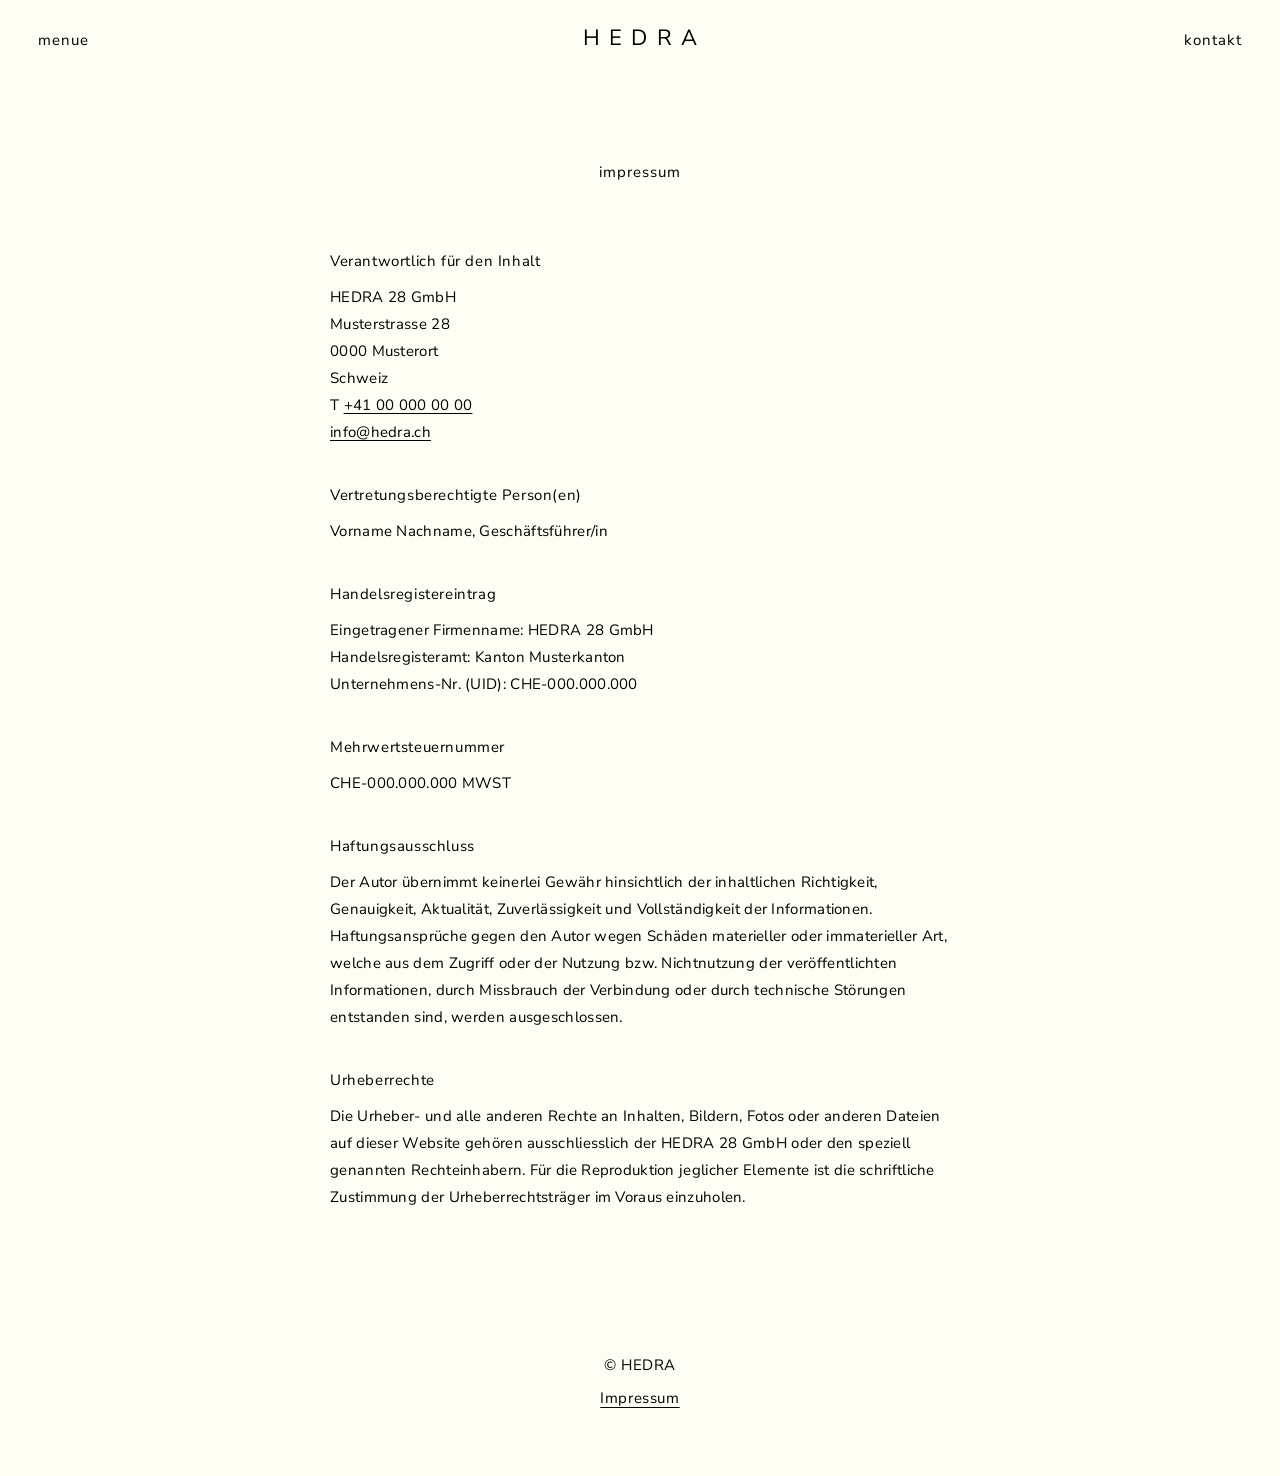
==== impressum.html @ a1a49438 "Kontakt: Angaben HEDRA 27 GmbH (Roger Schäfler, Stein am Rhein) Co-Authored-By: Claude Opus 5.5 <nor" ====
<!doctype html>
<html lang="de-CH">
<head>
  <meta charset="utf-8">
  <meta name="viewport" content="width=device-width, initial-scale=1">
  <title>Impressum – HEDRA</title>
  <meta name="description" content="HEDRA – HEDRA 28 GmbH und HEDRA 27 GmbH">
  <!-- Fallback-Schrift, falls Avenir Book nicht verfügbar ist -->
  <link rel="preconnect" href="https://fonts.googleapis.com">
  <link rel="preconnect" href="https://fonts.gstatic.com" crossorigin>
  <link href="https://fonts.googleapis.com/css2?family=Nunito+Sans:wght@400&display=swap" rel="stylesheet">
  <link rel="stylesheet" href="css/style.css">
</head>
<body>

  <header class="site-header">
    <button class="header-btn header-left" type="button" data-open="menu" aria-controls="menu" aria-expanded="false">menue</button>
    <a class="logo" href="index.html" aria-label="HEDRA – Startseite"><span class="logo-word">HEDRA</span></a>
    <button class="header-btn header-right" type="button" data-open="kontakt" aria-controls="kontakt" aria-expanded="false">Kontakt</button>
  </header>

  <!-- Menue: gleitet von links ein -->
  <nav id="menu" class="panel panel--left" aria-label="Hauptmenue" aria-hidden="true">
    <div class="panel-head">
      <span>menue</span>
      <button class="panel-close" type="button" data-close aria-label="Menue schliessen">x</button>
    </div>
    <ul class="menu-list">
      <li><a href="ueber.html">ueber</a></li>
      <li><a href="momente.html">momente</a></li>
    </ul>
    <div class="panel-foot">&copy; HEDRA</div>
  </nav>

  <!-- Kontakt: gleitet von rechts ein -->
  <aside id="kontakt" class="panel panel--right" aria-label="Kontakt" aria-hidden="true">
    <div class="panel-head">
      <span>Kontakt</span>
      <button class="panel-close" type="button" data-close aria-label="Kontakt schliessen">x</button>
    </div>

    <div class="contact-block">
      <h3>HEDRA 28 GmbH</h3>
      <address>
        Musterstrasse 28<br>
        0000 Musterort<br>
        Schweiz
      </address>
      <p>
        T <a href="tel:+41000000000">+41 00 000 00 00</a><br>
        <a href="mailto:info@hedra.ch">info@hedra.ch</a>
      </p>
    </div>

    <div class="contact-block">
      <h3>HEDRA 27 GmbH</h3>
      <address>
        Roger Schäfler<br>
        Zwinglistrasse 27<br>
        8260 Stein am Rhein
      </address>
      <p>
        T <a href="tel:+41794762161">+41 79 476 21 61</a>
      </p>
    </div>
  </aside>

  <div class="overlay" aria-hidden="true"></div>

  <main class="page">
    <h1 class="page-title">impressum</h1>
    <div class="legal">
      <h2>Verantwortlich für den Inhalt</h2>
      <address>
        HEDRA 28 GmbH<br>
        Musterstrasse 28<br>
        0000 Musterort<br>
        Schweiz
      </address>
      <p>
        T <a href="tel:+41000000000">+41 00 000 00 00</a><br>
        <a href="mailto:info@hedra.ch">info@hedra.ch</a>
      </p>

      <h2>Vertretungsberechtigte Person(en)</h2>
      <p>Vorname Nachname, Geschäftsführer/in</p>

      <h2>Handelsregistereintrag</h2>
      <p>
        Eingetragener Firmenname: HEDRA 28 GmbH<br>
        Handelsregisteramt: Kanton Musterkanton<br>
        Unternehmens-Nr. (UID): CHE-000.000.000
      </p>

      <h2>Mehrwertsteuernummer</h2>
      <p>CHE-000.000.000 MWST</p>

      <h2>Haftungsausschluss</h2>
      <p>Der Autor übernimmt keinerlei Gewähr hinsichtlich der inhaltlichen Richtigkeit, Genauigkeit, Aktualität, Zuverlässigkeit und Vollständigkeit der Informationen. Haftungsansprüche gegen den Autor wegen Schäden materieller oder immaterieller Art, welche aus dem Zugriff oder der Nutzung bzw. Nichtnutzung der veröffentlichten Informationen, durch Missbrauch der Verbindung oder durch technische Störungen entstanden sind, werden ausgeschlossen.</p>

      <h2>Urheberrechte</h2>
      <p>Die Urheber- und alle anderen Rechte an Inhalten, Bildern, Fotos oder anderen Dateien auf dieser Website gehören ausschliesslich der HEDRA 28 GmbH oder den speziell genannten Rechteinhabern. Für die Reproduktion jeglicher Elemente ist die schriftliche Zustimmung der Urheberrechtsträger im Voraus einzuholen.</p>
    </div>
  </main>

  <footer class="site-footer">
    <div>&copy; HEDRA</div>
    <a href="impressum.html" aria-current="page">Impressum</a>
  </footer>

  <script src="js/main.js"></script>
</body>
</html>
---- css/style.css ----
/* ==========================================================================
   HEDRA – Stylesheet
   Schrift: Avenir Book. Avenir ist eine lizenzpflichtige Schrift (Linotype /
   Monotype). Lizenzierte Webfont-Dateien unter /fonts ablegen, dann greift
   die @font-face-Regel unten. Auf Geräten mit installiertem Avenir (z. B.
   macOS / iOS) wird die lokale Schrift verwendet.
   ========================================================================== */

@font-face {
  font-family: "Avenir Book";
  src: local("Avenir Book"), local("Avenir-Book"),
       local("Avenir LT Std 45 Book"), local("AvenirLTStd-Book"),
       local("Avenir LT Pro 45 Book"), local("AvenirLTPro-Book"),
       url("../fonts/AvenirLTStd-Book.woff2") format("woff2"),
       url("../fonts/AvenirLTStd-Book.woff") format("woff");
  font-weight: 400;
  font-style: normal;
  font-display: swap;
}

:root {
  --font: "Avenir Book", "Nunito Sans", "Helvetica Neue", Arial, sans-serif;
  --ink: #000000;
  --paper: #fffef4;   /* helles Beige, analog polpi */
  --line: #dcd9c9;
  --overlay: rgba(0, 0, 0, 0.25);
  --panel-w: min(420px, 100vw);
  --gutter: clamp(16px, 3vw, 40px);
  --ease: cubic-bezier(0.22, 0.61, 0.36, 1);
}

* { box-sizing: border-box; margin: 0; padding: 0; }

html { -webkit-text-size-adjust: 100%; }

body {
  font-family: var(--font);
  font-weight: 400;
  color: var(--ink);
  background: var(--paper);
  font-size: 15px;
  line-height: 1.6;
  letter-spacing: 0.02em;
  -webkit-font-smoothing: antialiased;
}

body.no-scroll { overflow: hidden; }

a { color: inherit; text-decoration: none; }

button {
  font: inherit;
  color: inherit;
  background: none;
  border: 0;
  cursor: pointer;
  letter-spacing: inherit;
}

/* --------------------------------------------------------------------------
   Header
   -------------------------------------------------------------------------- */
.site-header {
  position: fixed;
  inset: 0 0 auto 0;
  z-index: 50;
  display: grid;
  grid-template-columns: 1fr auto 1fr;
  align-items: baseline; /* menu, HEDRA und kontakt auf einer Grundlinie */
  padding: 22px var(--gutter);
  color: var(--ink);
}

.header-btn {
  font-size: 15px;
  text-transform: lowercase;
  letter-spacing: 0.06em;
  padding: 6px 0;
  position: relative;
}

.header-btn::after {
  content: "";
  position: absolute;
  left: 0; right: 0; bottom: 2px;
  height: 1px;
  background: currentColor;
  transform: scaleX(0);
  transform-origin: left;
  transition: transform 0.3s var(--ease);
}

.header-btn:hover::after,
.header-btn:focus-visible::after { transform: scaleX(1); }

.header-left { justify-self: start; }
.header-right { justify-self: end; }

.logo {
  justify-self: center;
  display: inline-flex;
  flex-direction: column; /* Grundlinie = HEDRA, Zusatzzeile hängt darunter */
  font-size: 22px;
}

.logo-word {
  letter-spacing: 0.42em;
  margin-right: -0.42em; /* optischer Ausgleich fürs Letter-Spacing */
  text-transform: uppercase;
  line-height: 1.1;
}

/* Startseite: HEDRA doppelt so gross */
.home .logo { font-size: 44px; }

/* --------------------------------------------------------------------------
   Seitliche Panels (Menu links, Kontakt rechts)
   -------------------------------------------------------------------------- */
.overlay {
  position: fixed;
  inset: 0;
  z-index: 90;
  background: var(--overlay);
  opacity: 0;
  visibility: hidden;
  transition: opacity 0.4s var(--ease), visibility 0.4s;
}

.overlay.is-visible { opacity: 1; visibility: visible; }

.panel {
  position: fixed;
  top: 0; bottom: 0;
  z-index: 100;
  width: var(--panel-w);
  background: var(--paper);
  color: var(--ink);
  display: flex;
  flex-direction: column;
  padding: 22px var(--gutter) 40px;
  overflow-y: auto;
  transition: transform 0.45s var(--ease), visibility 0.45s;
  visibility: hidden;
}

.panel--left  { left: 0;  transform: translateX(-100%); }
.panel--right { right: 0; transform: translateX(100%); }
.panel.is-open { transform: translateX(0); visibility: visible; }

.panel-head {
  display: flex;
  justify-content: space-between;
  align-items: center;
  min-height: 34px;
  margin-bottom: 48px;
  font-size: 15px;
  letter-spacing: 0.06em;
}

.panel--right .panel-head { flex-direction: row-reverse; }
.panel-head span { text-transform: lowercase; }

.panel-close {
  /* Schliessen als unterstrichenes «x» (analog polpi) */
  font-size: inherit;
  line-height: 1;
  padding: 4px 0;
  text-decoration: underline;
  text-underline-offset: 4px;
  text-decoration-thickness: 1px;
}

.panel-close:hover { opacity: 0.6; }

/* Menu */
.menu-list { list-style: none; }

.menu-list a {
  display: flex;
  justify-content: space-between;
  align-items: center;
  font-size: 15px;          /* gleich wie «menue» */
  letter-spacing: 0.06em;
  line-height: 1.6;
  padding: 3px calc(var(--gutter) / 2) 3px 0;
  margin-right: calc(var(--gutter) / -2); /* Hover-Fläche läuft etwas über das x hinaus */
  transition: background-color 0.2s;
}

/* Pfeil rechts, erscheint beim Darüberfahren */
.menu-list a::after {
  content: "";
  width: 18px;
  height: 10px;
  flex: none;
  background: url("data:image/svg+xml,%3Csvg xmlns='http://www.w3.org/2000/svg' viewBox='0 0 18 10' fill='none' stroke='%23000' stroke-width='1'%3E%3Cpath d='M0 5h17M12.5 0.5 17 5l-4.5 4.5'/%3E%3C/svg%3E") center / contain no-repeat;
  opacity: 0;
  transform: translateX(-4px);
  transition: opacity 0.2s, transform 0.2s var(--ease);
}

.menu-list a:hover,
.menu-list a:focus-visible { background: rgba(0, 0, 0, 0.045); outline: none; }

.menu-list a:hover::after,
.menu-list a:focus-visible::after { opacity: 1; transform: none; }

.panel-foot {
  margin-top: auto;
  padding-top: 40px;
  font-size: 13px;
  letter-spacing: 0.06em;
}

/* Kontakt */
.contact-block + .contact-block {
  margin-top: 36px;
  padding-top: 36px;
  border-top: 1px solid var(--line);
}

.contact-block h3 {
  font-weight: 400;
  font-size: 13px;
  text-transform: uppercase;
  letter-spacing: 0.18em;
  margin-bottom: 14px;
}

.contact-block address,
.contact-block p {
  font-style: normal;
  font-size: 15px;
  line-height: 1.75;
}

.contact-block a { border-bottom: 1px solid var(--line); transition: border-color 0.2s; }
.contact-block a:hover { border-color: var(--ink); }

/* --------------------------------------------------------------------------
   Unterseiten (ÜBER, MOMENTE)
   -------------------------------------------------------------------------- */
.page {
  padding: 160px var(--gutter) 100px;
  max-width: 1280px;
  margin: 0 auto;
}

.page-title {
  font-weight: 400;
  font-size: 15px;
  letter-spacing: 0.06em;
  text-align: center;
  margin-bottom: 64px;
}

/* Startseite und ÜBER: zentrales Bild auf beigem Grund (analog polpi).
   Das Bild passt sich der Fensterhöhe an, damit es auf dem Startbildschirm
   vollständig sichtbar ist. */
.feature {
  padding: clamp(130px, 21vh, 230px) var(--gutter) 0;
}

.feature-figure {
  width: min(100%, 1024px, max(360px, calc((100vh - 300px) * 4 / 3)));
  margin: 0 auto;
}

.feature-figure img {
  display: block;
  width: 100%;
  aspect-ratio: 4 / 3;
  object-fit: cover;
  background: #e6e1d3;
}

.home .feature { padding-bottom: clamp(80px, 14vh, 150px); }

.about-text {
  max-width: 620px;
  margin: clamp(64px, 12vh, 120px) auto clamp(80px, 14vh, 150px);
  text-align: center;
  font-size: 17px;
  line-height: 1.9;
}

.about-text p + p { margin-top: 1.2em; }

.moments {
  display: grid;
  grid-template-columns: repeat(auto-fill, minmax(260px, 1fr));
  gap: var(--gutter);
}

.moment figure { margin: 0; }

.moment img {
  display: block;
  width: 100%;
  aspect-ratio: 4 / 5;
  object-fit: cover;
  background: #cfc9c0;
}

.moment figcaption {
  margin-top: 12px;
  font-size: 14px;
  letter-spacing: 0.04em;
}

/* Footer: zentriert © HEDRA, darunter Impressum */
.site-footer {
  display: flex;
  flex-direction: column;
  align-items: center;
  gap: 4px;
  padding: 40px var(--gutter) 64px;
  font-size: 15px;
  line-height: 1.9;
  letter-spacing: 0.04em;
  text-align: center;
}

.site-footer a:hover,
.site-footer a[aria-current="page"] { text-decoration: underline; text-underline-offset: 4px; text-decoration-thickness: 1px; }

/* Impressum */
.legal {
  max-width: 620px;
  margin: 0 auto;
  font-size: 15px;
  line-height: 1.8;
}

.legal h2 {
  font-weight: 400;
  font-size: 15px;
  letter-spacing: 0.04em;
  margin: 2.4em 0 0.6em;
}

.legal h2:first-child { margin-top: 0; }
.legal address { font-style: normal; }
.legal a { text-decoration: underline; text-underline-offset: 3px; text-decoration-thickness: 1px; }

/* --------------------------------------------------------------------------
   Mobil
   -------------------------------------------------------------------------- */
@media (max-width: 560px) {
  .site-header { padding-top: 18px; padding-bottom: 18px; }
  .header-btn { font-size: 14px; letter-spacing: 0.04em; }
  .logo { font-size: 18px; }
  .logo-word { letter-spacing: 0.32em; margin-right: -0.32em; }
  .home .logo { font-size: clamp(28px, 9vw, 36px); }
  .menu-list a { font-size: 14px; letter-spacing: 0.04em; }
  .panel-head { font-size: 14px; letter-spacing: 0.04em; }
}

@media (prefers-reduced-motion: reduce) {
  *, *::before, *::after { transition: none !important; }
}
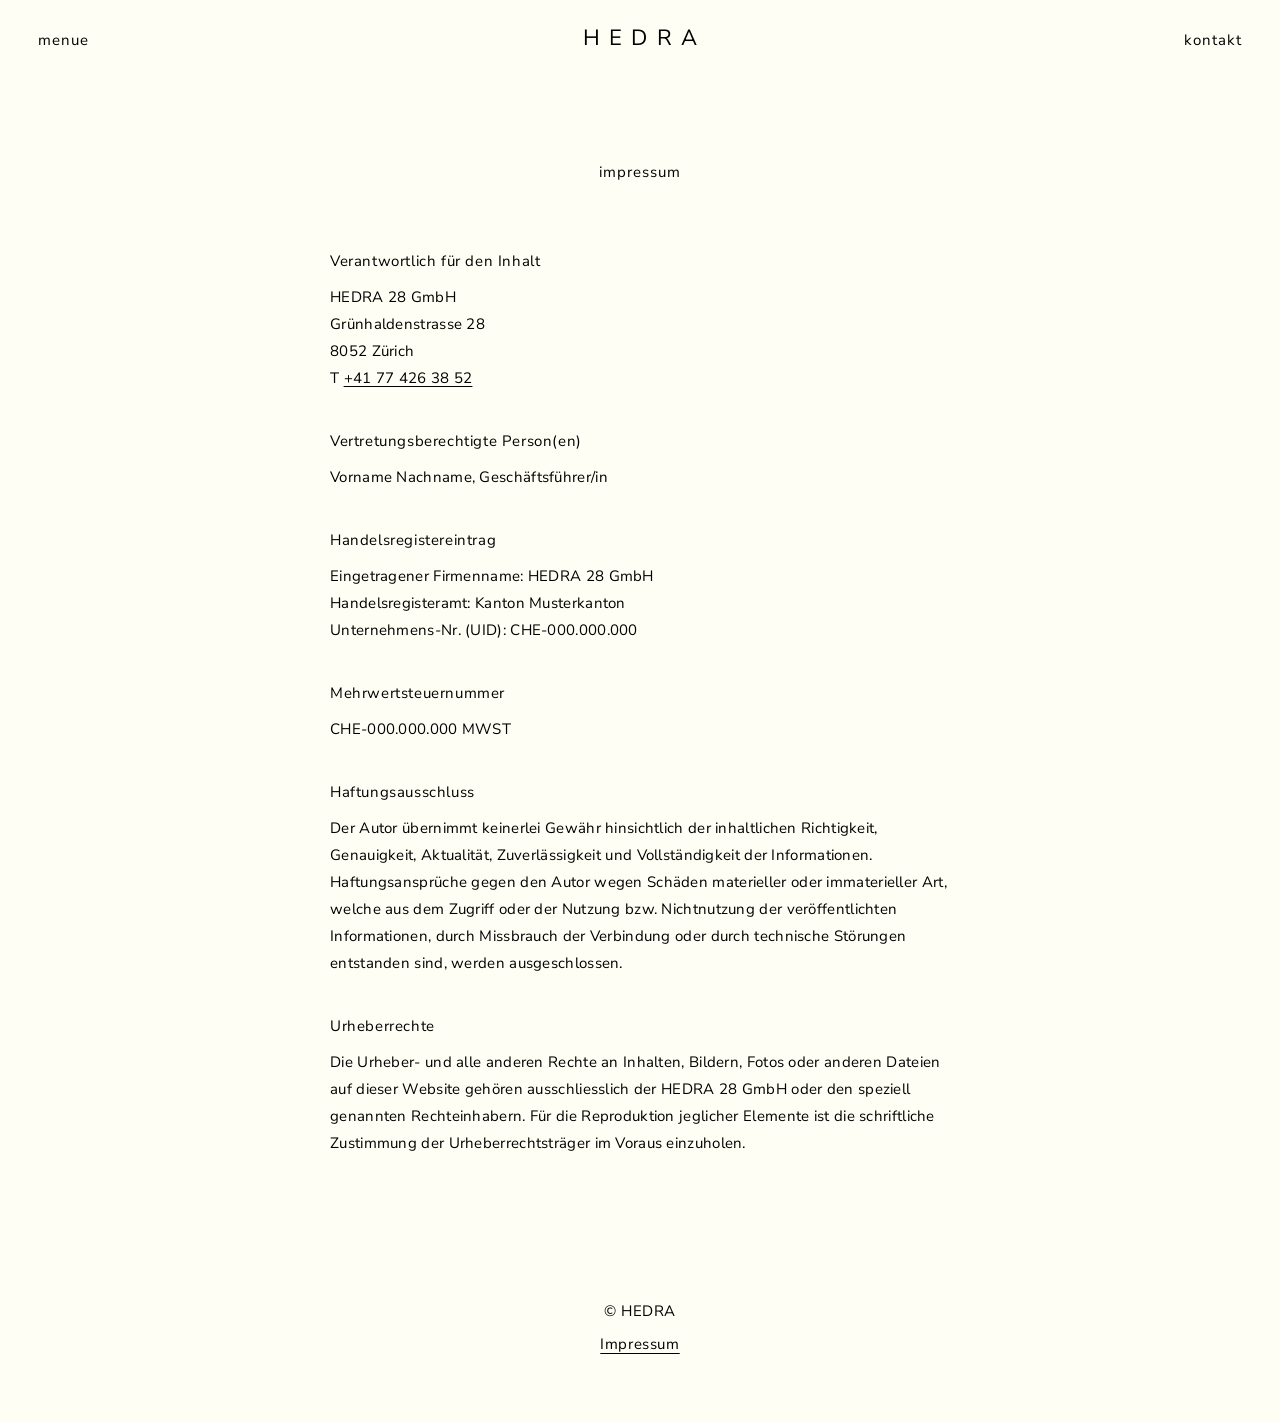
==== commit bdcbdeb3: "Kontakt und Impressum: Angaben HEDRA 28 GmbH (Sebastian Wüthrich, Zürich) Co-Authored-By: Claude Opu" ====
--- a/impressum.html
+++ b/impressum.html
@@ -42,13 +42,12 @@
     <div class="contact-block">
       <h3>HEDRA 28 GmbH</h3>
       <address>
-        Musterstrasse 28<br>
-        0000 Musterort<br>
-        Schweiz
+        Sebastian Wüthrich<br>
+        Grünhaldenstrasse 28<br>
+        8052 Zürich
       </address>
       <p>
-        T <a href="tel:+41000000000">+41 00 000 00 00</a><br>
-        <a href="mailto:info@hedra.ch">info@hedra.ch</a>
+        T <a href="tel:+41774263852">+41 77 426 38 52</a>
       </p>
     </div>
 
@@ -73,13 +72,11 @@
       <h2>Verantwortlich für den Inhalt</h2>
       <address>
         HEDRA 28 GmbH<br>
-        Musterstrasse 28<br>
-        0000 Musterort<br>
-        Schweiz
+        Grünhaldenstrasse 28<br>
+        8052 Zürich
       </address>
       <p>
-        T <a href="tel:+41000000000">+41 00 000 00 00</a><br>
-        <a href="mailto:info@hedra.ch">info@hedra.ch</a>
+        T <a href="tel:+41774263852">+41 77 426 38 52</a>
       </p>
 
       <h2>Vertretungsberechtigte Person(en)</h2>
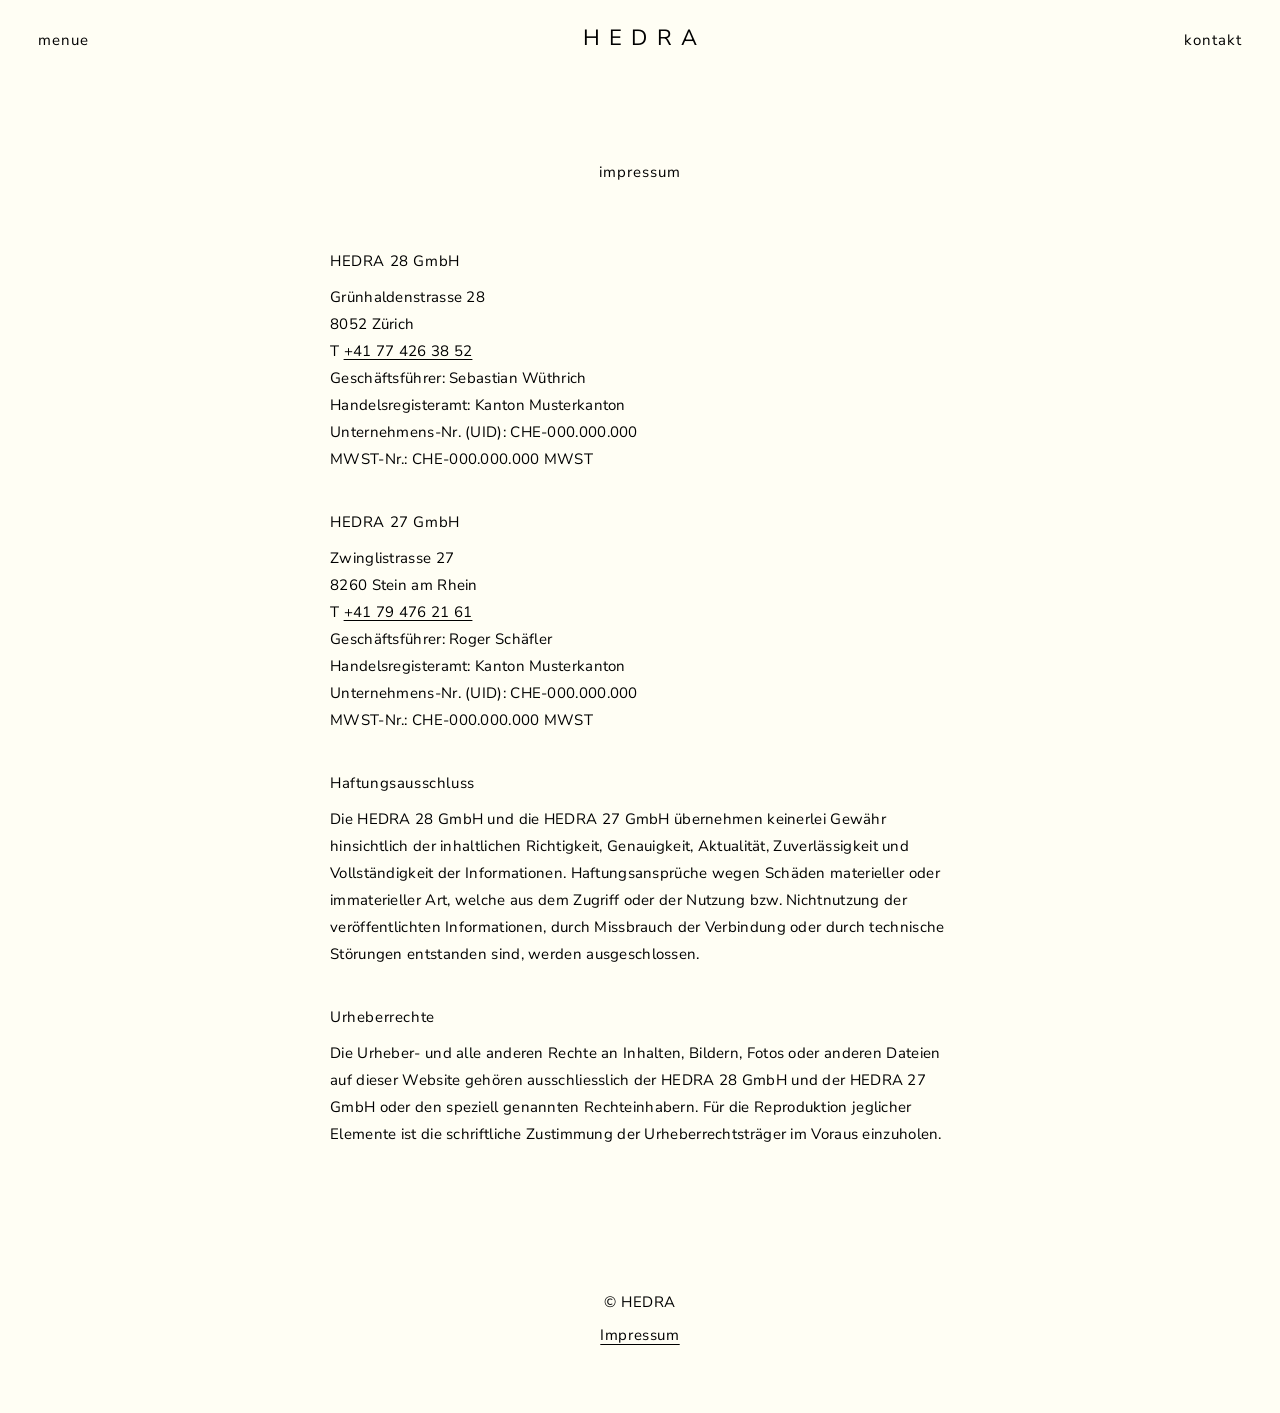
==== commit 09226df4: "Impressum: HEDRA 28 GmbH und HEDRA 27 GmbH mit Geschäftsführern Co-Authored-By: Claude Opus 5.5 <nor" ====
--- a/impressum.html
+++ b/impressum.html
@@ -69,34 +69,41 @@
   <main class="page">
     <h1 class="page-title">impressum</h1>
     <div class="legal">
-      <h2>Verantwortlich für den Inhalt</h2>
+      <h2>HEDRA 28 GmbH</h2>
       <address>
-        HEDRA 28 GmbH<br>
         Grünhaldenstrasse 28<br>
         8052 Zürich
       </address>
       <p>
-        T <a href="tel:+41774263852">+41 77 426 38 52</a>
+        T <a href="tel:+41774263852">+41 77 426 38 52</a><br>
+        Geschäftsführer: Sebastian Wüthrich
+      </p>
+      <p>
+        Handelsregisteramt: Kanton Musterkanton<br>
+        Unternehmens-Nr. (UID): CHE-000.000.000<br>
+        MWST-Nr.: CHE-000.000.000 MWST
       </p>
 
-      <h2>Vertretungsberechtigte Person(en)</h2>
-      <p>Vorname Nachname, Geschäftsführer/in</p>
-
-      <h2>Handelsregistereintrag</h2>
+      <h2>HEDRA 27 GmbH</h2>
+      <address>
+        Zwinglistrasse 27<br>
+        8260 Stein am Rhein
+      </address>
       <p>
-        Eingetragener Firmenname: HEDRA 28 GmbH<br>
+        T <a href="tel:+41794762161">+41 79 476 21 61</a><br>
+        Geschäftsführer: Roger Schäfler
+      </p>
+      <p>
         Handelsregisteramt: Kanton Musterkanton<br>
-        Unternehmens-Nr. (UID): CHE-000.000.000
+        Unternehmens-Nr. (UID): CHE-000.000.000<br>
+        MWST-Nr.: CHE-000.000.000 MWST
       </p>
 
-      <h2>Mehrwertsteuernummer</h2>
-      <p>CHE-000.000.000 MWST</p>
-
       <h2>Haftungsausschluss</h2>
-      <p>Der Autor übernimmt keinerlei Gewähr hinsichtlich der inhaltlichen Richtigkeit, Genauigkeit, Aktualität, Zuverlässigkeit und Vollständigkeit der Informationen. Haftungsansprüche gegen den Autor wegen Schäden materieller oder immaterieller Art, welche aus dem Zugriff oder der Nutzung bzw. Nichtnutzung der veröffentlichten Informationen, durch Missbrauch der Verbindung oder durch technische Störungen entstanden sind, werden ausgeschlossen.</p>
+      <p>Die HEDRA 28 GmbH und die HEDRA 27 GmbH übernehmen keinerlei Gewähr hinsichtlich der inhaltlichen Richtigkeit, Genauigkeit, Aktualität, Zuverlässigkeit und Vollständigkeit der Informationen. Haftungsansprüche wegen Schäden materieller oder immaterieller Art, welche aus dem Zugriff oder der Nutzung bzw. Nichtnutzung der veröffentlichten Informationen, durch Missbrauch der Verbindung oder durch technische Störungen entstanden sind, werden ausgeschlossen.</p>
 
       <h2>Urheberrechte</h2>
-      <p>Die Urheber- und alle anderen Rechte an Inhalten, Bildern, Fotos oder anderen Dateien auf dieser Website gehören ausschliesslich der HEDRA 28 GmbH oder den speziell genannten Rechteinhabern. Für die Reproduktion jeglicher Elemente ist die schriftliche Zustimmung der Urheberrechtsträger im Voraus einzuholen.</p>
+      <p>Die Urheber- und alle anderen Rechte an Inhalten, Bildern, Fotos oder anderen Dateien auf dieser Website gehören ausschliesslich der HEDRA 28 GmbH und der HEDRA 27 GmbH oder den speziell genannten Rechteinhabern. Für die Reproduktion jeglicher Elemente ist die schriftliche Zustimmung der Urheberrechtsträger im Voraus einzuholen.</p>
     </div>
   </main>
 
--- a/css/style.css
+++ b/css/style.css
@@ -221,10 +221,9 @@
 
 .contact-block h3 {
   font-weight: 400;
-  font-size: 13px;
-  text-transform: uppercase;
-  letter-spacing: 0.18em;
-  margin-bottom: 14px;
+  font-size: 15px;          /* Firmennamen wie geschrieben: «HEDRA 28 GmbH» */
+  letter-spacing: 0.04em;
+  margin-bottom: 10px;
 }
 
 .contact-block address,
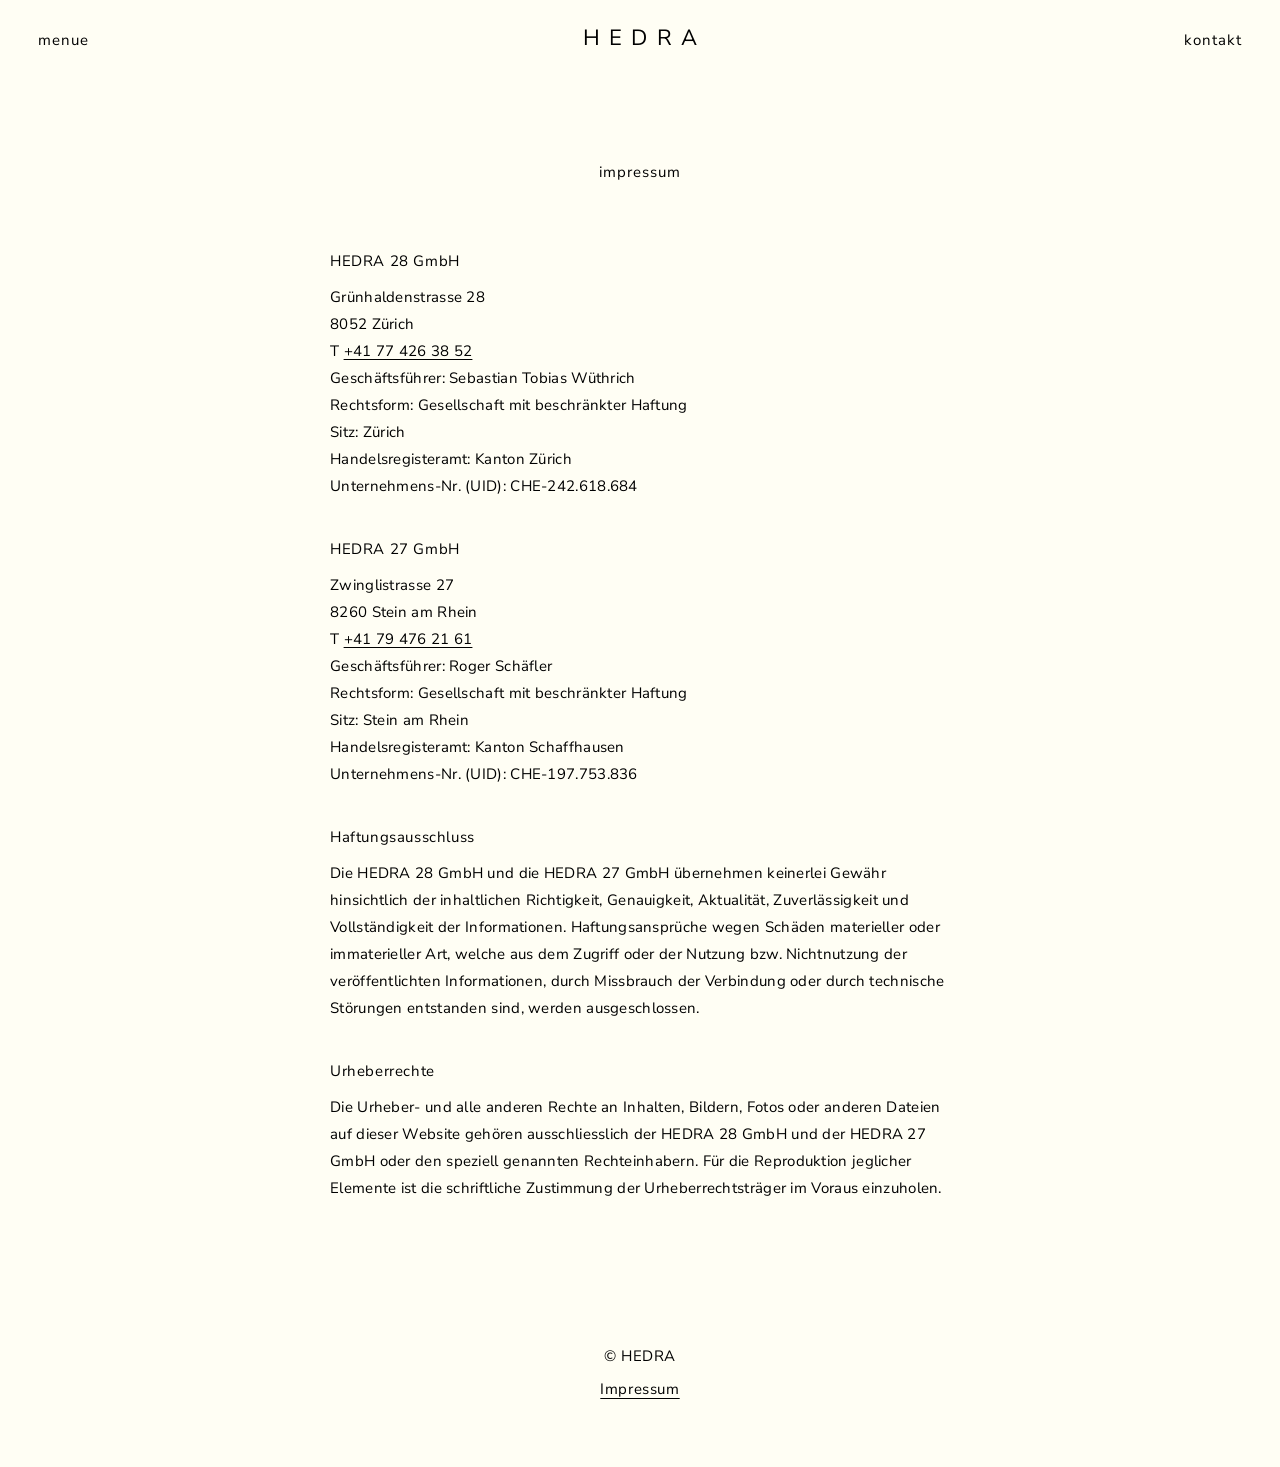
==== commit d636652d: "Impressum: Handelsregisterangaben (Sitz, Kanton, UID) für HEDRA 28 GmbH und HEDRA 27 GmbH Co-Authore" ====
--- a/impressum.html
+++ b/impressum.html
@@ -76,12 +76,13 @@
       </address>
       <p>
         T <a href="tel:+41774263852">+41 77 426 38 52</a><br>
-        Geschäftsführer: Sebastian Wüthrich
+        Geschäftsführer: Sebastian Tobias Wüthrich
       </p>
       <p>
-        Handelsregisteramt: Kanton Musterkanton<br>
-        Unternehmens-Nr. (UID): CHE-000.000.000<br>
-        MWST-Nr.: CHE-000.000.000 MWST
+        Rechtsform: Gesellschaft mit beschränkter Haftung<br>
+        Sitz: Zürich<br>
+        Handelsregisteramt: Kanton Zürich<br>
+        Unternehmens-Nr. (UID): CHE-242.618.684
       </p>
 
       <h2>HEDRA 27 GmbH</h2>
@@ -94,9 +95,10 @@
         Geschäftsführer: Roger Schäfler
       </p>
       <p>
-        Handelsregisteramt: Kanton Musterkanton<br>
-        Unternehmens-Nr. (UID): CHE-000.000.000<br>
-        MWST-Nr.: CHE-000.000.000 MWST
+        Rechtsform: Gesellschaft mit beschränkter Haftung<br>
+        Sitz: Stein am Rhein<br>
+        Handelsregisteramt: Kanton Schaffhausen<br>
+        Unternehmens-Nr. (UID): CHE-197.753.836
       </p>
 
       <h2>Haftungsausschluss</h2>
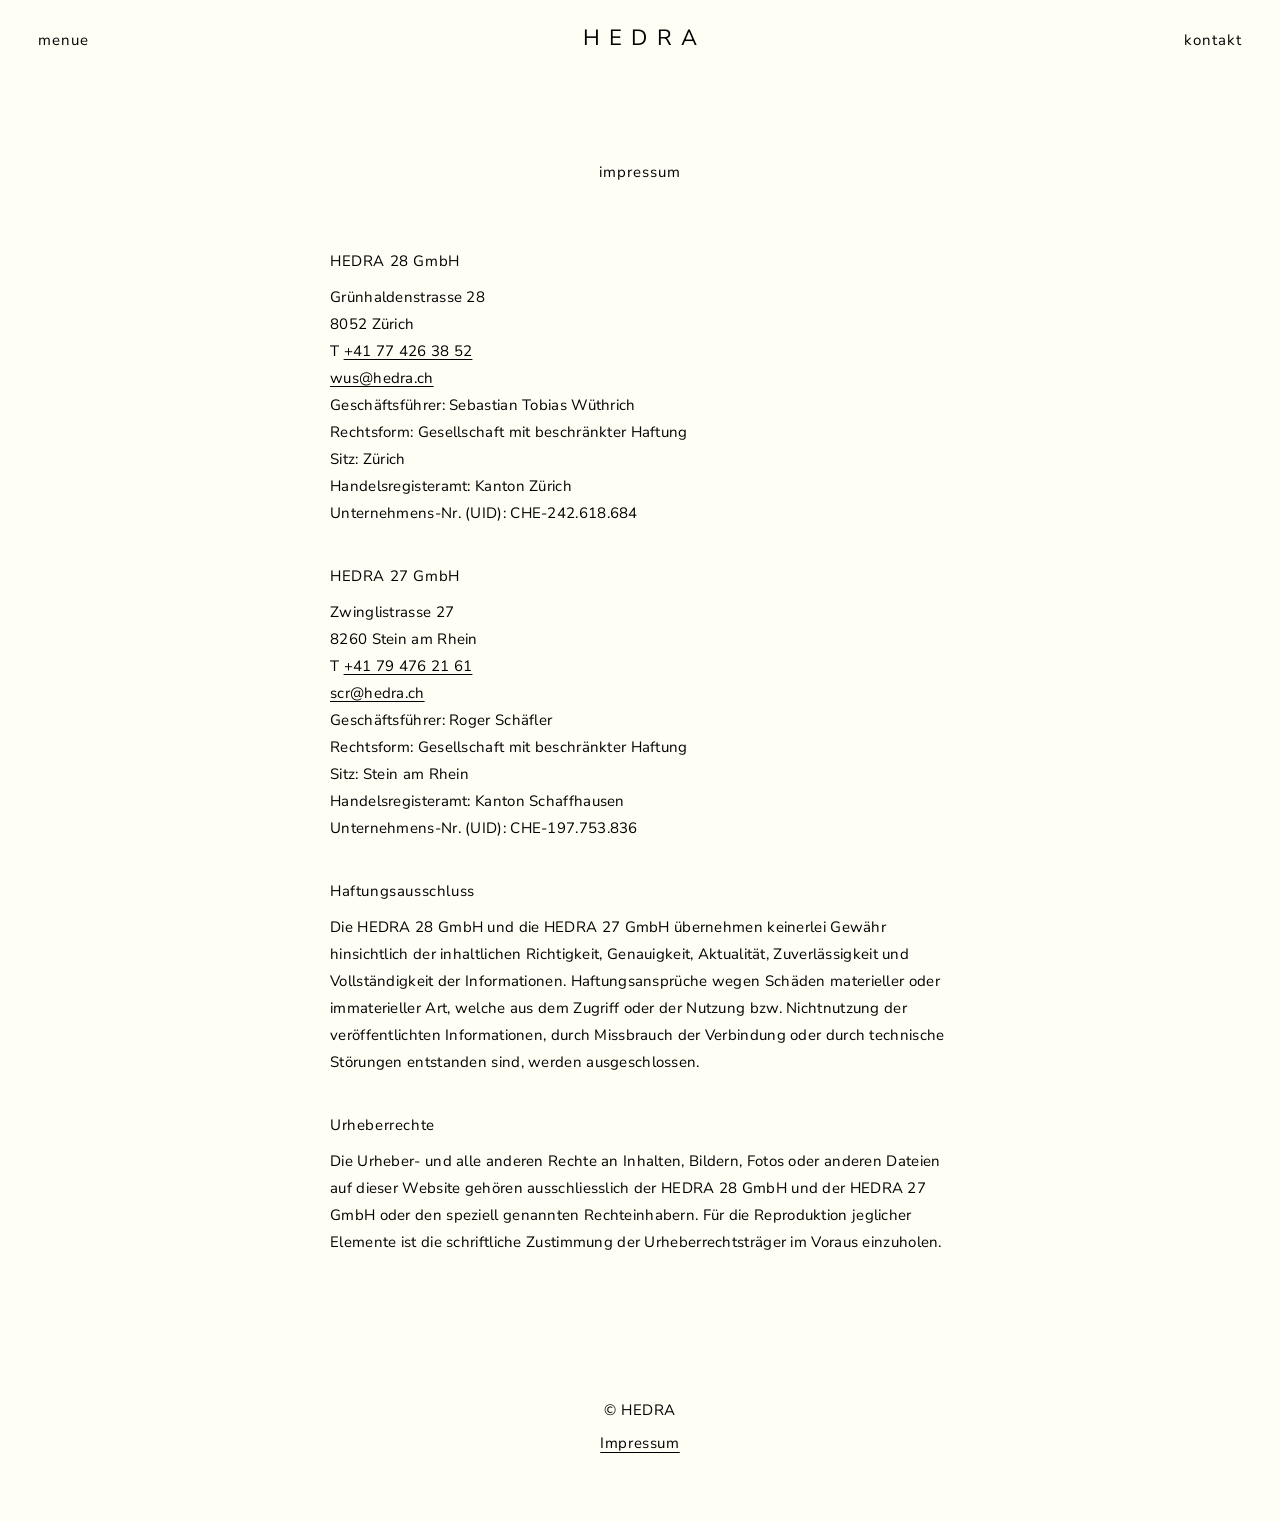
==== commit 60f9dc24: "Kontakt und Impressum: E-Mail-Adressen der Geschäftsführer Co-Authored-By: Claude Opus 5.5 <noreply@" ====
--- a/impressum.html
+++ b/impressum.html
@@ -47,7 +47,8 @@
         8052 Zürich
       </address>
       <p>
-        T <a href="tel:+41774263852">+41 77 426 38 52</a>
+        T <a href="tel:+41774263852">+41 77 426 38 52</a><br>
+        <a href="mailto:wus@hedra.ch">wus@hedra.ch</a>
       </p>
     </div>
 
@@ -59,7 +60,8 @@
         8260 Stein am Rhein
       </address>
       <p>
-        T <a href="tel:+41794762161">+41 79 476 21 61</a>
+        T <a href="tel:+41794762161">+41 79 476 21 61</a><br>
+        <a href="mailto:scr@hedra.ch">scr@hedra.ch</a>
       </p>
     </div>
   </aside>
@@ -76,6 +78,7 @@
       </address>
       <p>
         T <a href="tel:+41774263852">+41 77 426 38 52</a><br>
+        <a href="mailto:wus@hedra.ch">wus@hedra.ch</a><br>
         Geschäftsführer: Sebastian Tobias Wüthrich
       </p>
       <p>
@@ -92,6 +95,7 @@
       </address>
       <p>
         T <a href="tel:+41794762161">+41 79 476 21 61</a><br>
+        <a href="mailto:scr@hedra.ch">scr@hedra.ch</a><br>
         Geschäftsführer: Roger Schäfler
       </p>
       <p>
